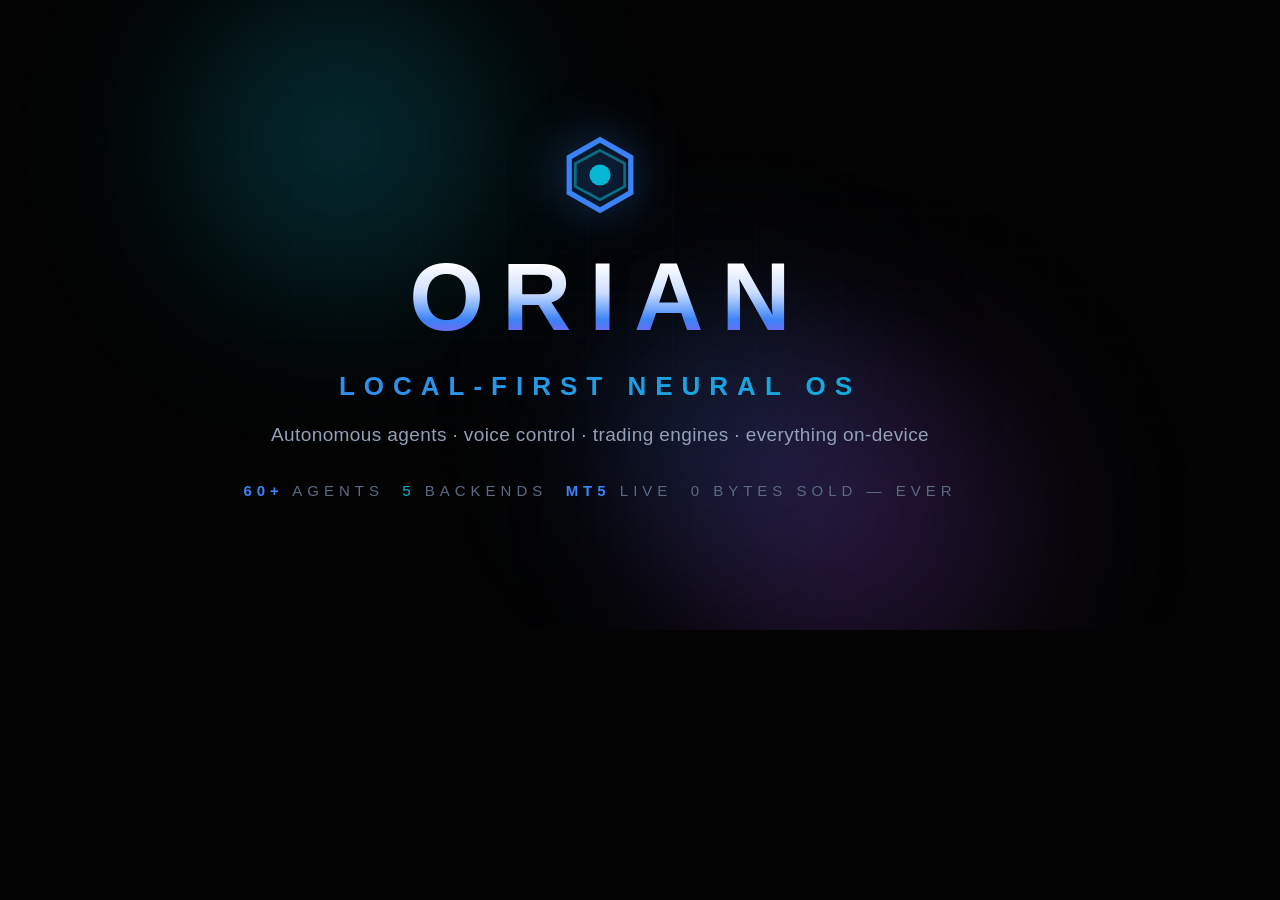
==== assets/og.html @ 5a605036 "Polish pack: og:image card (1200x630) + full OG/Twitter meta + canonical, sitemap.xml, robots.txt, s" ====
<!DOCTYPE html>
<html lang="en">
<head>
<meta charset="utf-8" />
<meta name="viewport" content="width=1200,height=630" />
<title>ORIAN OG card</title>
<style>
  * { margin: 0; padding: 0; box-sizing: border-box; }
  html, body { width: 1200px; height: 630px; overflow: hidden; }
  body {
    background: #030303;
    font-family: "Segoe UI", Arial, Helvetica, sans-serif;
    position: relative;
    display: flex; align-items: center; justify-content: center;
  }
  .glow {
    position: absolute; border-radius: 50%; filter: blur(70px); pointer-events: none;
  }
  .g1 { width: 560px; height: 400px; left: 60px; top: -60px;
    background: radial-gradient(circle, rgba(6,182,212,.30), transparent 65%); }
  .g2 { width: 620px; height: 440px; right: 40px; bottom: -110px;
    background: radial-gradient(circle, rgba(168,85,247,.28), transparent 65%); }
  .g3 { width: 480px; height: 340px; left: 40%; top: 40%;
    background: radial-gradient(circle, rgba(59,130,246,.22), transparent 65%); }
  .grid {
    position: absolute; inset: 0; pointer-events: none; opacity: .5;
    background-image:
      linear-gradient(rgba(59,130,246,.07) 1px, transparent 1px),
      linear-gradient(90deg, rgba(59,130,246,.07) 1px, transparent 1px);
    background-size: 42px 42px;
    -webkit-mask-image: radial-gradient(ellipse 80% 70% at 50% 45%, #000, transparent 78%);
    mask-image: radial-gradient(ellipse 80% 70% at 50% 45%, #000, transparent 78%);
  }
  .card {
    position: relative; z-index: 2; text-align: center;
    width: 920px; padding: 44px 0;
  }
  .mark { width: 88px; height: 88px; display: block; margin: 0 auto 30px;
    filter: drop-shadow(0 0 26px rgba(59,130,246,.85)); }
  h1 {
    font-size: 96px; font-weight: 800; letter-spacing: 18px; margin-left: 18px; line-height: 1;
    background: linear-gradient(180deg, #fff 15%, #cddfff 45%, #3b82f6 74%, #a855f7 100%);
    -webkit-background-clip: text; background-clip: text;
    -webkit-text-fill-color: transparent; color: transparent;
  }
  .sub {
    margin-top: 26px;
    font-size: 26px; letter-spacing: 9px; font-weight: 700;
    background: linear-gradient(90deg, #3b82f6, #06b6d4);
    -webkit-background-clip: text; background-clip: text;
    -webkit-text-fill-color: transparent; color: transparent;
  }
  .desc { margin-top: 22px; font-size: 19px; color: #93a1b8; letter-spacing: .4px; }
  .meta {
    margin-top: 36px; color: #5b6a82;
    font-size: 15px; letter-spacing: 5px; text-transform: uppercase;
  }
  .meta b { color: #3b82f6; font-weight: 700; }
  .meta i { font-style: normal; color: #06b6d4; }
</style>
</head>
<body>
  <div class="glow g1"></div>
  <div class="glow g2"></div>
  <div class="glow g3"></div>
  <div class="grid"></div>
  <div class="card">
    <svg class="mark" viewBox="0 0 100 100" aria-hidden="true">
      <polygon points="50,10 85,30 85,70 50,90 15,70 15,30" fill="none" stroke="#3b82f6" stroke-width="6"/>
      <polygon points="50,22 78,37 78,63 50,78 22,63 22,37" fill="none" stroke="#06b6d4" stroke-width="3" opacity=".55"/>
      <circle cx="50" cy="50" r="12" fill="#06b6d4"/>
    </svg>
    <h1>ORIAN</h1>
    <div class="sub">LOCAL-FIRST NEURAL OS</div>
    <div class="desc">Autonomous agents · voice control · trading engines · everything on-device</div>
    <div class="meta"><b>60+</b> agents&nbsp;&nbsp;<i>5</i> backends&nbsp;&nbsp;<b>MT5</b> live&nbsp;&nbsp;0 bytes sold — ever</div>
  </div>
</body>
</html>
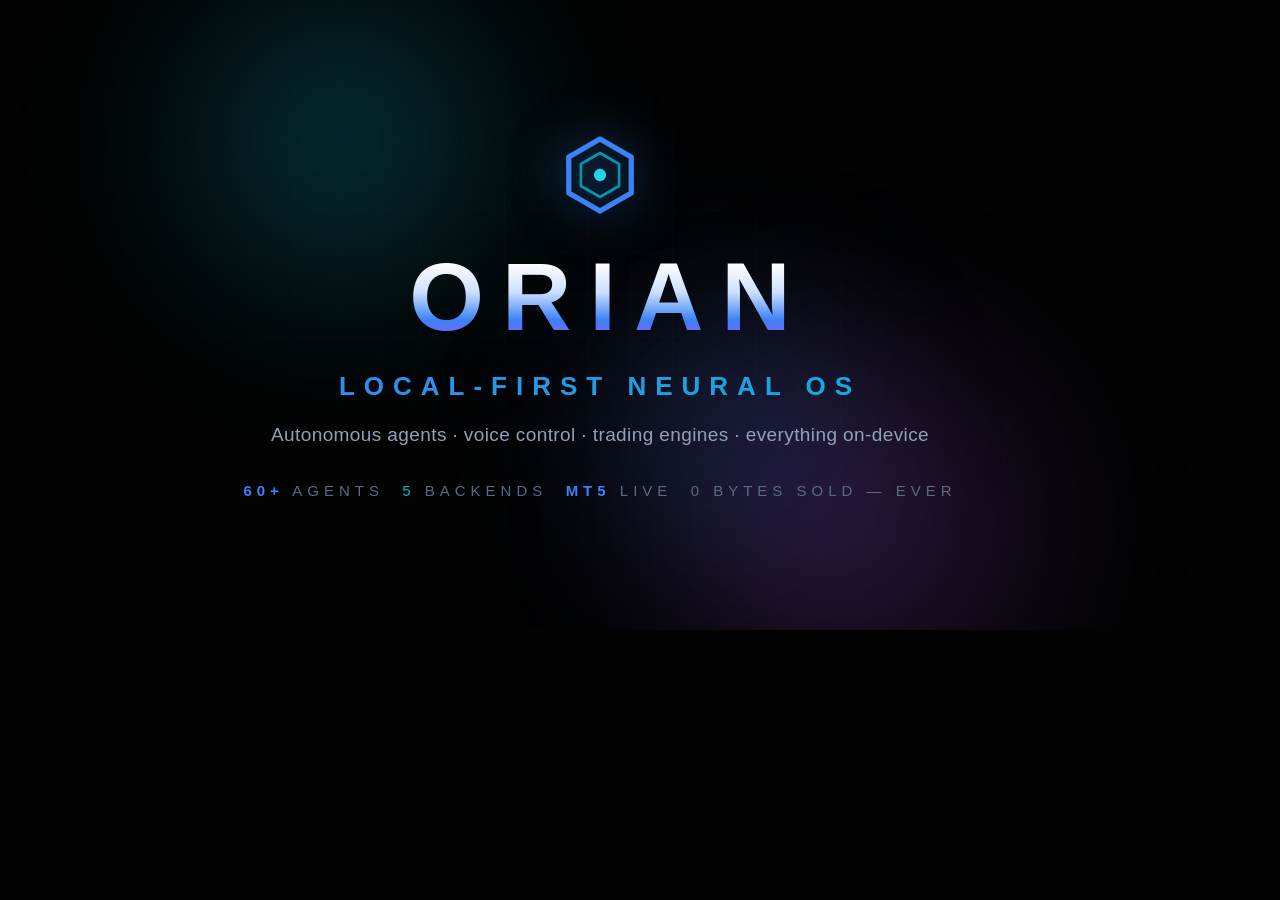
==== commit 0eb6a0da: "Logo fix: regular concentric hexagon neural-core mark (nav/footer/favicon/OG), drop wobble for glow-" ====
--- a/assets/og.html
+++ b/assets/og.html
@@ -66,9 +66,9 @@
   <div class="grid"></div>
   <div class="card">
     <svg class="mark" viewBox="0 0 100 100" aria-hidden="true">
-      <polygon points="50,10 85,30 85,70 50,90 15,70 15,30" fill="none" stroke="#3b82f6" stroke-width="6"/>
-      <polygon points="50,22 78,37 78,63 50,78 22,63 22,37" fill="none" stroke="#06b6d4" stroke-width="3" opacity=".55"/>
-      <circle cx="50" cy="50" r="12" fill="#06b6d4"/>
+      <polygon points="50,9 85.5,29.5 85.5,70.5 50,91 14.5,70.5 14.5,29.5" fill="none" stroke="#3b82f6" stroke-width="6" stroke-linejoin="round"/>
+      <polygon points="50,25 71.7,37.5 71.7,62.5 50,75 28.3,62.5 28.3,37.5" fill="none" stroke="#06b6d4" stroke-width="3" stroke-linejoin="round" opacity=".8"/>
+      <circle cx="50" cy="50" r="7" fill="#22d3ee"/>
     </svg>
     <h1>ORIAN</h1>
     <div class="sub">LOCAL-FIRST NEURAL OS</div>
